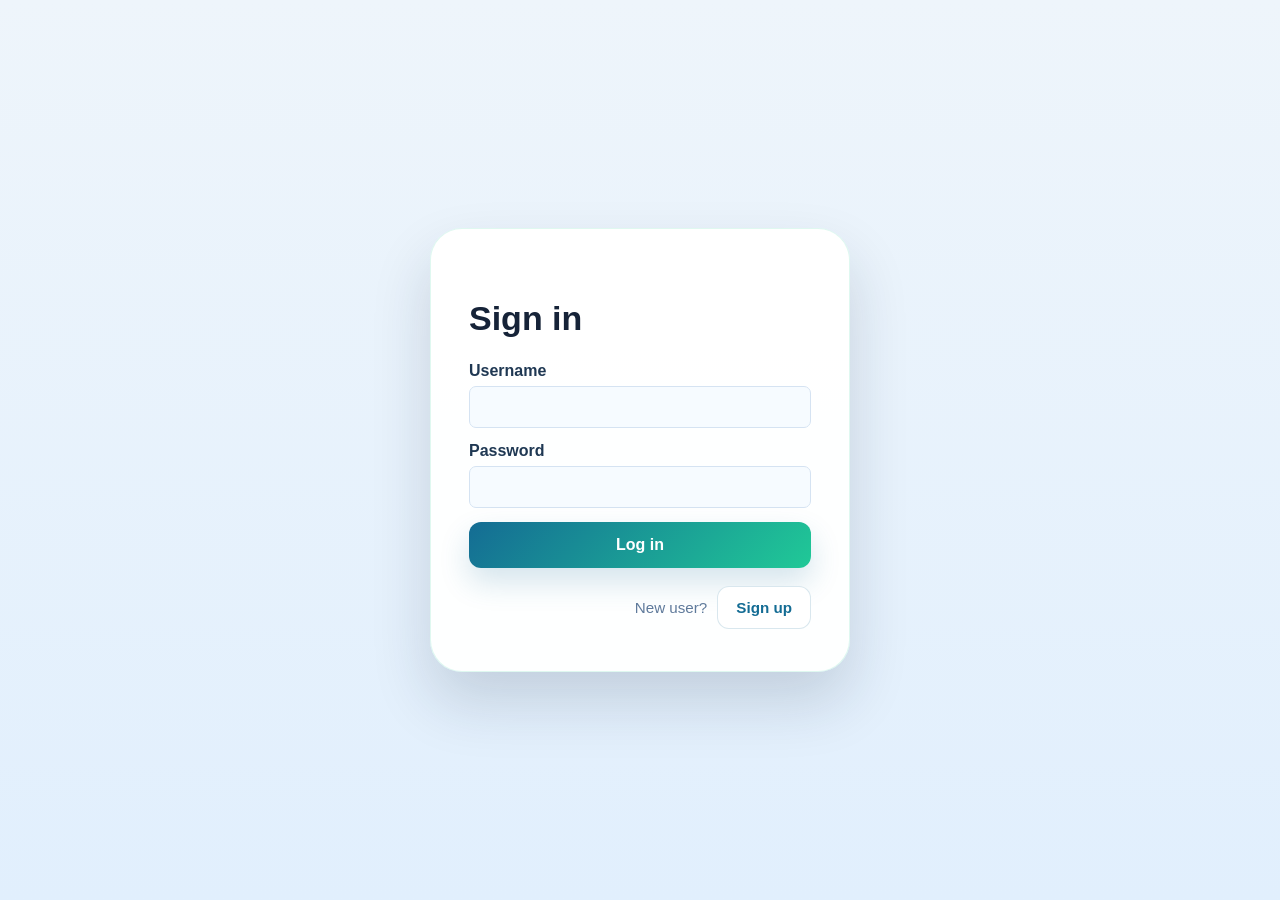
==== index.html @ 32df638f "Attendance error fixed" ====
<!doctype html>
<html lang="en">
<head>
  <meta charset="utf-8"><meta name="viewport" content="width=device-width,initial-scale=1">
  <title>AttendQR</title><link rel="stylesheet" href="assets/css/base.css">
</head>
<body>
  <main id="app" class="shell"></main>
<script src="assets/js/device-uuid.js?v=2"></script>

<script src="assets/js/config.js?v=1"></script>

<script src="assets/js/api-client.js?v=2"></script>

<script src="assets/js/app.js?v=3"></script>
</body>
</html>
---- assets/css/base.css ----
@import url("layout.css");
@import url("auth.css");

:root {
  --bg: #f4f7fb;
  --surface: #ffffff;
  --surface-soft: #f7fbff;
  --surface-strong: #eef4f9;
  --border: #cbd6e2;
  --border-strong: #e6ecf2;
  --text: #162338;
  --muted: #475761;
  --accent: #20c997;
  --accent-strong: #146c94;
  --shadow: 0 8px 24px rgba(24, 49, 83, .08);
  --radius: 14px;
  font-family: Inter, Arial, sans-serif;
  color: var(--text);
  background: var(--bg);
}

* {
  box-sizing: border-box;
}

html {
  font-size: 16px;
  scroll-behavior: smooth;
}

body {
  margin: 0;
  min-height: 100vh;
  background: linear-gradient(180deg, var(--bg) 0%, #eef4fb 100%);
}

img, svg {
  max-width: 100%;
  display: block;
}

button, input, select, textarea {
  font: inherit;
}

button {
  transition: background .2s ease, color .2s ease, transform .2s ease;
}

button:hover {
  transform: translateY(-1px);
}

button:focus-visible,
input:focus-visible,
select:focus-visible,
textarea:focus-visible {
  outline: 3px solid rgba(32, 201, 151, .25);
  outline-offset: 3px;
}

a {
  color: inherit;
  text-decoration: none;
}

a:hover {
  text-decoration: underline;
}

.shell {
  min-height: 100vh;
  display: flex;
}

aside {
  width: 245px;
  background: #10243d;
  color: #fff;
  padding: 32px 20px;
  flex-shrink: 0;
}

.brand {
  font-size: 25px;
  font-weight: 800;
  letter-spacing: .4px;
}

.brand span,
.eyebrow {
  color: var(--accent);
}

aside p {
  margin: 36px 0 3px;
  font-weight: 700;
}

aside small {
  color: #b5c3d3;
}

nav {
  display: grid;
  gap: 8px;
  margin-top: 28px;
}

button {
  border: 0;
  border-radius: 12px;
  padding: 12px 18px;
  background: linear-gradient(135deg, #146c94, #20c997);
  color: #fff;
  font-weight: 700;
  cursor: pointer;
  box-shadow: 0 14px 30px rgba(20, 108, 148, .18);
}

button:hover {
  background: linear-gradient(135deg, #1698b4, #22d2a0);
}

nav button {
  text-align: left;
  background: transparent;
  color: #dce8f3;
}

nav button:hover {
  background: #1e3a59;
}

.secondary {
  background: #fff;
  color: #146c94;
  border: 1px solid rgba(20, 108, 148, .16);
  box-shadow: inset 0 0 0 1px rgba(255, 255, 255, .5);
}

.workspace {
  width: 100%;
  padding: 48px;
  max-width: 1200px;
}

header {
  margin-bottom: 25px;
}

header h1 {
  margin: 6px 0;
  font-size: 30px;
}

.eyebrow {
  font-size: 12px;
  letter-spacing: 1.1px;
  font-weight: 800;
  text-transform: uppercase;
}

.card,
.panel {
  background: linear-gradient(180deg, #ffffff 0%, #f7fbff 100%);
  border-radius: var(--radius);
  padding: 26px;
  box-shadow: var(--shadow);
  border: 1px solid rgba(203, 214, 226, .9);
}

.auth {
  margin: 7vh auto;
  max-width: 950px;
  display: grid;
  grid-template-columns: 1fr 1fr;
  gap: 55px;
  align-items: center;
}

.auth h1 {
  font-size: 42px;
}

.panel h2 {
  margin-top: 0;
}

form {
  display: grid;
  gap: 14px;
}

label {
  display: grid;
  gap: 6px;
  font-weight: 700;
  color: #29425b;
}

input,
select,
textarea {
  padding: 11px;
  border: 1px solid var(--border);
  border-radius: 7px;
  font: inherit;
}

input:focus,
select:focus,
textarea:focus {
  border-color: var(--accent);
  box-shadow: 0 0 0 4px rgba(32, 201, 151, .12);
}

hr {
  border: 0;
  border-top: 1px solid var(--border-strong);
  margin: 25px 0;
}

.notice {
  padding: 12px;
  border-radius: 8px;
  background: #d7f5e9;
  color: #12633f;
}

.notice.error {
  background: #fde2e2;
  color: #9a2525;
}

table {
  width: 100%;
  border-collapse: collapse;
  background: var(--surface);
  border-radius: 12px;
  overflow: hidden;
  box-shadow: var(--shadow);
}

th,
td {
  text-align: left;
  padding: 14px;
  border-bottom: 1px solid #e8edf2;
}

th {
  background: #eaf1f8;
}

td small {
  display: block;
  color: #738397;
  margin-top: 4px;
}

.token {
  margin-top: 22px;
  background: #10243d;
  color: white;
  padding: 25px;
  border-radius: 12px;
  text-align: center;
}

.token strong {
  display: block;
  font-size: 22px;
  word-break: break-all;
  margin: 12px 0;
}

.tooltip {
  position: relative;
}

.tooltip:hover::after {
  content: attr(data-tip);
  position: absolute;
  top: -32px;
  left: 0;
  background: #10243d;
  color: #fff;
  padding: 8px 10px;
  border-radius: 10px;
  white-space: nowrap;
  z-index: 1;
}

table th:last-child,
table td:last-child {
  text-align: right;
}

@media(max-width: 760px) {
  .shell {
    display: block;
  }

  aside {
    width: auto;
    padding: 18px;
  }

  .workspace {
    padding: 24px;
  }

  .auth {
    margin: 0;
    padding: 24px;
    grid-template-columns: 1fr;
  }

  .auth h1 {
    font-size: 34px;
  }

  nav {
    grid-template-columns: repeat(2, 1fr);
  }

  table {
    font-size: 13px;
  }
}
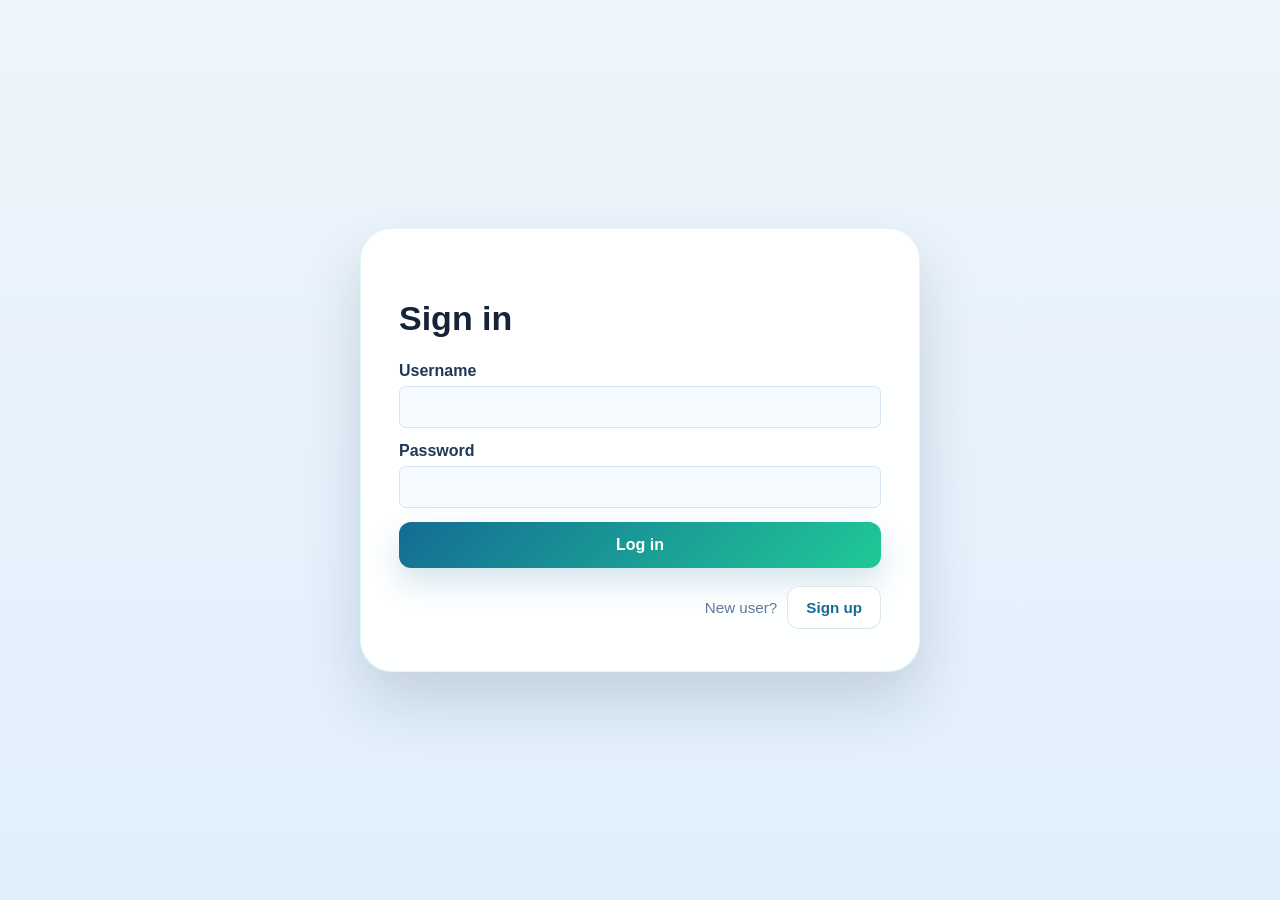
==== commit 09d2821e: "Support Multisub teaching" ====
--- a/index.html
+++ b/index.html
@@ -12,6 +12,6 @@
 
 <script src="assets/js/api-client.js?v=2"></script>
 
-<script src="assets/js/app.js?v=3"></script>
+<script src="assets/js/app.js?v=4"></script>
 </body>
 </html>
--- a/assets/css/base.css
+++ b/assets/css/base.css
@@ -1,5 +1,9 @@
+﻿@import url("components.css");
 @import url("layout.css");
 @import url("auth.css");
+@import url("admin.css");
+@import url("student.css");
+@import url("teacher.css");
 
 :root {
   --bg: #f4f7fb;
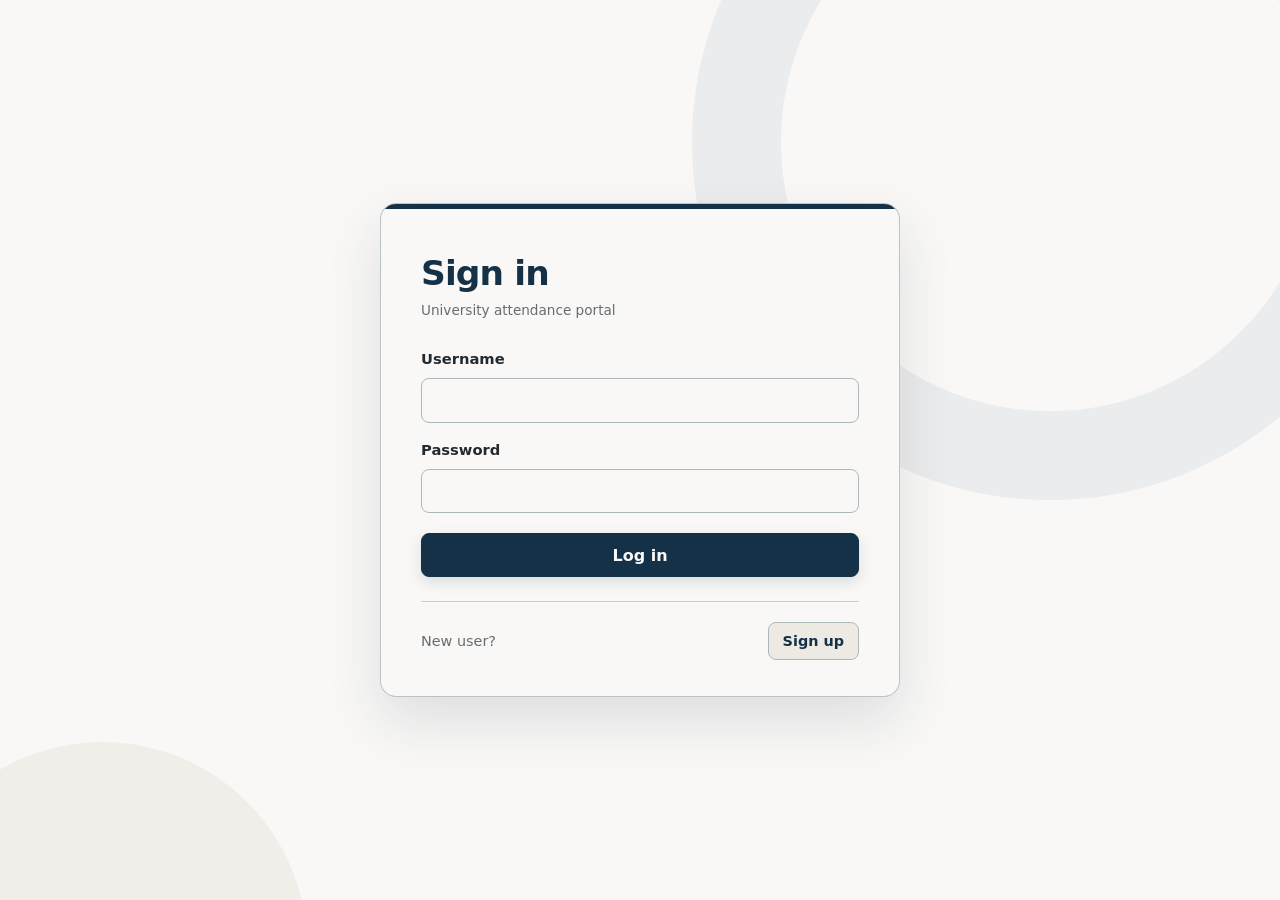
==== commit e3c6ec74: "semester update" ====
--- a/index.html
+++ b/index.html
@@ -2,16 +2,20 @@
 <html lang="en">
 <head>
   <meta charset="utf-8"><meta name="viewport" content="width=device-width,initial-scale=1">
-  <title>AttendQR</title><link rel="stylesheet" href="assets/css/base.css">
+  <title>EasyAttend</title><link rel="stylesheet" href="assets/css/base.css?v=10">
 </head>
 <body>
   <main id="app" class="shell"></main>
 <script src="assets/js/device-uuid.js?v=2"></script>
 
-<script src="assets/js/config.js?v=1"></script>
+<script src="assets/js/config.js?v=3"></script>
 
 <script src="assets/js/api-client.js?v=2"></script>
 
-<script src="assets/js/app.js?v=4"></script>
+<script src="assets/js/geolocation.js?v=2"></script>
+
+<script src="assets/js/vendor-jsqr.js?v=1"></script>
+
+<script src="assets/js/app.js?v=19"></script>
 </body>
 </html>
--- a/assets/css/base.css
+++ b/assets/css/base.css
@@ -1,4 +1,4 @@
-﻿@import url("components.css");
+@import url("components.css");
 @import url("layout.css");
 @import url("auth.css");
 @import url("admin.css");
@@ -6,19 +6,29 @@
 @import url("teacher.css");
 
 :root {
-  --bg: #f4f7fb;
-  --surface: #ffffff;
-  --surface-soft: #f7fbff;
-  --surface-strong: #eef4f9;
-  --border: #cbd6e2;
-  --border-strong: #e6ecf2;
-  --text: #162338;
-  --muted: #475761;
-  --accent: #20c997;
-  --accent-strong: #146c94;
-  --shadow: 0 8px 24px rgba(24, 49, 83, .08);
-  --radius: 14px;
-  font-family: Inter, Arial, sans-serif;
+  --ivory: #f9f8f7;
+  --almond: #edeae4;
+  --mist: #adb8bb;
+  --navy: #153147;
+  --noir: #232a2f;
+  --brand-accent: #e8b51c;
+
+  /* Existing aliases are retained so every current view keeps working. */
+  --bg: var(--ivory);
+  --surface: var(--ivory);
+  --surface-soft: var(--almond);
+  --surface-strong: var(--almond);
+  --border: var(--mist);
+  --border-strong: rgba(173, 184, 187, .62);
+  --text: var(--noir);
+  --muted: rgba(35, 42, 47, .68);
+  --accent: var(--navy);
+  --accent-strong: var(--noir);
+  --shadow: 0 8px 24px rgba(35, 42, 47, .07);
+  --shadow-hover: 0 12px 28px rgba(35, 42, 47, .10);
+  --radius: 12px;
+  --transition: all .2s ease;
+  font-family: Inter, ui-sans-serif, system-ui, -apple-system, BlinkMacSystemFont, "Segoe UI", sans-serif;
   color: var(--text);
   background: var(--bg);
 }
@@ -35,248 +45,428 @@
 body {
   margin: 0;
   min-height: 100vh;
-  background: linear-gradient(180deg, var(--bg) 0%, #eef4fb 100%);
-}
-
-img, svg {
+  background: var(--bg);
+  color: var(--text);
+  line-height: 1.55;
+  -webkit-font-smoothing: antialiased;
+}
+
+::selection {
+  background: var(--navy);
+  color: var(--ivory);
+}
+
+img,
+svg {
+  display: block;
   max-width: 100%;
-  display: block;
-}
-
-button, input, select, textarea {
+}
+
+button,
+input,
+select,
+textarea {
   font: inherit;
 }
 
-button {
-  transition: background .2s ease, color .2s ease, transform .2s ease;
-}
-
-button:hover {
-  transform: translateY(-1px);
-}
-
-button:focus-visible,
-input:focus-visible,
-select:focus-visible,
-textarea:focus-visible {
-  outline: 3px solid rgba(32, 201, 151, .25);
-  outline-offset: 3px;
-}
-
 a {
-  color: inherit;
-  text-decoration: none;
+  color: var(--navy);
+  text-decoration-color: rgba(21, 49, 71, .38);
+  text-underline-offset: 3px;
+  transition: var(--transition);
 }
 
 a:hover {
-  text-decoration: underline;
+  color: var(--noir);
+  text-decoration-color: currentColor;
 }
 
 .shell {
   min-height: 100vh;
   display: flex;
+  background: var(--bg);
 }
 
 aside {
-  width: 245px;
-  background: #10243d;
-  color: #fff;
-  padding: 32px 20px;
+  position: sticky;
+  top: 0;
+  width: 264px;
+  height: 100vh;
+  padding: 34px 24px 28px;
   flex-shrink: 0;
+  overflow-y: auto;
+  background: var(--navy);
+  color: var(--ivory);
+  box-shadow: 5px 0 22px rgba(35, 42, 47, .08);
 }
 
 .brand {
-  font-size: 25px;
+  padding-bottom: 22px;
+  border-bottom: 1px solid rgba(249, 248, 247, .18);
+  color: var(--ivory);
+  font-size: 1.35rem;
   font-weight: 800;
-  letter-spacing: .4px;
-}
-
-.brand span,
+  letter-spacing: .08em;
+  line-height: 1;
+}
+
+.brand span {
+  color: var(--brand-accent);
+}
+
 .eyebrow {
-  color: var(--accent);
+  color: var(--navy);
 }
 
 aside p {
-  margin: 36px 0 3px;
+  margin: 28px 12px 2px;
+  color: var(--ivory);
   font-weight: 700;
+  overflow-wrap: anywhere;
 }
 
 aside small {
-  color: #b5c3d3;
+  display: block;
+  margin-inline: 12px;
+  color: rgba(249, 248, 247, .67);
+  text-transform: capitalize;
 }
 
 nav {
   display: grid;
-  gap: 8px;
+  gap: 6px;
   margin-top: 28px;
 }
 
-button {
-  border: 0;
-  border-radius: 12px;
-  padding: 12px 18px;
-  background: linear-gradient(135deg, #146c94, #20c997);
-  color: #fff;
-  font-weight: 700;
-  cursor: pointer;
-  box-shadow: 0 14px 30px rgba(20, 108, 148, .18);
-}
-
-button:hover {
-  background: linear-gradient(135deg, #1698b4, #22d2a0);
-}
-
-nav button {
+nav button,
+nav a {
+  display: flex;
+  align-items: center;
+  width: 100%;
+  min-height: 44px;
+  padding: 10px 13px;
+  border: 1px solid transparent;
+  border-radius: 8px;
+  background: transparent;
+  box-shadow: none;
+  color: rgba(249, 248, 247, .82);
+  font-size: .94rem;
+  font-weight: 600;
   text-align: left;
-  background: transparent;
-  color: #dce8f3;
-}
-
-nav button:hover {
-  background: #1e3a59;
-}
-
-.secondary {
-  background: #fff;
-  color: #146c94;
-  border: 1px solid rgba(20, 108, 148, .16);
-  box-shadow: inset 0 0 0 1px rgba(255, 255, 255, .5);
+  text-decoration: none;
+  transition: var(--transition);
+}
+
+nav button:hover,
+nav a:hover,
+nav button:focus-visible,
+nav a:focus-visible,
+nav [aria-current="page"] {
+  background: rgba(249, 248, 247, .10);
+  border-color: rgba(249, 248, 247, .14);
+  color: var(--ivory);
+  text-decoration: none;
+  transform: translateX(2px);
+}
+
+nav button:last-child {
+  margin-top: 14px;
+  border-top-color: rgba(249, 248, 247, .14);
+}
+
+body[data-teacher-page="create"] nav a[href="create-session.html"],
+body[data-teacher-page="live"] nav a[href="live-attendance.html"],
+body[data-teacher-page="manual"] nav a[href="manual-attendance.html"],
+body[data-teacher-page="qr-display"] nav a[href="create-session.html"],
+body[data-teacher-page="reports"] nav a[href="reports.html"],
+#student-scan-app nav a[href="scan-qr.html"] {
+  background: rgba(249, 248, 247, .12);
+  border-color: rgba(249, 248, 247, .16);
+  color: var(--ivory);
 }
 
 .workspace {
   width: 100%;
-  padding: 48px;
-  max-width: 1200px;
+  max-width: 1340px;
+  padding: clamp(30px, 5vw, 58px);
+  animation: page-enter .32s ease both;
 }
 
 header {
-  margin-bottom: 25px;
+  margin-bottom: 28px;
+  padding-bottom: 18px;
+  border-bottom: 1px solid var(--border-strong);
 }
 
 header h1 {
-  margin: 6px 0;
-  font-size: 30px;
+  margin: 5px 0 0;
+  color: var(--navy);
+  font-size: clamp(1.75rem, 3vw, 2.15rem);
+  font-weight: 750;
+  letter-spacing: -.025em;
+  line-height: 1.2;
+}
+
+h2,
+h3 {
+  color: var(--navy);
+  line-height: 1.3;
+}
+
+p {
+  margin-top: 0;
 }
 
 .eyebrow {
-  font-size: 12px;
-  letter-spacing: 1.1px;
+  font-size: .72rem;
   font-weight: 800;
+  letter-spacing: .14em;
   text-transform: uppercase;
 }
 
 .card,
 .panel {
-  background: linear-gradient(180deg, #ffffff 0%, #f7fbff 100%);
+  padding: clamp(20px, 3vw, 28px);
+  border: 1px solid rgba(173, 184, 187, .78);
   border-radius: var(--radius);
-  padding: 26px;
+  background: var(--surface);
   box-shadow: var(--shadow);
-  border: 1px solid rgba(203, 214, 226, .9);
-}
-
-.auth {
-  margin: 7vh auto;
-  max-width: 950px;
-  display: grid;
-  grid-template-columns: 1fr 1fr;
-  gap: 55px;
-  align-items: center;
-}
-
-.auth h1 {
-  font-size: 42px;
-}
-
-.panel h2 {
+  transition: var(--transition);
+}
+
+.card:hover,
+.panel:hover {
+  border-color: var(--mist);
+  box-shadow: var(--shadow-hover);
+  transform: translateY(-2px);
+}
+
+.card h2:first-child,
+.panel h2:first-child {
   margin-top: 0;
+}
+
+.card + .card,
+.card + table,
+.card + .table-responsive,
+#report-result,
+#live-result {
+  margin-top: 24px;
 }
 
 form {
   display: grid;
-  gap: 14px;
+  gap: 16px;
 }
 
 label {
   display: grid;
-  gap: 6px;
+  gap: 7px;
+  color: var(--noir);
+  font-size: .92rem;
   font-weight: 700;
-  color: #29425b;
 }
 
 input,
 select,
 textarea {
-  padding: 11px;
-  border: 1px solid var(--border);
-  border-radius: 7px;
-  font: inherit;
+  width: 100%;
+  min-height: 44px;
+  padding: 10px 12px;
+  border: 1px solid var(--mist);
+  border-radius: 8px;
+  outline: none;
+  background: var(--ivory);
+  color: var(--noir);
+  transition: var(--transition);
+}
+
+input::placeholder,
+textarea::placeholder {
+  color: var(--mist);
+  opacity: 1;
+}
+
+input:hover,
+select:hover,
+textarea:hover {
+  border-color: var(--navy);
 }
 
 input:focus,
 select:focus,
 textarea:focus {
-  border-color: var(--accent);
-  box-shadow: 0 0 0 4px rgba(32, 201, 151, .12);
+  border-color: var(--navy);
+  box-shadow: 0 0 0 3px rgba(21, 49, 71, .10);
+}
+
+input[readonly],
+input:disabled,
+select:disabled,
+textarea:disabled {
+  background: var(--almond);
+  color: var(--muted);
+  cursor: not-allowed;
+}
+
+button,
+.button-link {
+  display: inline-flex;
+  align-items: center;
+  justify-content: center;
+  min-height: 44px;
+  padding: 11px 18px;
+  border: 1px solid var(--navy);
+  border-radius: 8px;
+  background: var(--navy);
+  box-shadow: 0 5px 14px rgba(21, 49, 71, .14);
+  color: var(--ivory);
+  font-weight: 700;
+  line-height: 1.2;
+  text-decoration: none;
+  cursor: pointer;
+  transition: var(--transition);
+}
+
+button:hover,
+.button-link:hover {
+  border-color: var(--noir);
+  background: var(--noir);
+  box-shadow: 0 7px 16px rgba(35, 42, 47, .16);
+  color: var(--ivory);
+  text-decoration: none;
+  transform: translateY(-1px);
+}
+
+button:active,
+.button-link:active {
+  transform: translateY(0);
+}
+
+button:focus-visible,
+.button-link:focus-visible,
+a:focus-visible {
+  outline: 3px solid rgba(173, 184, 187, .58);
+  outline-offset: 3px;
+}
+
+button:disabled {
+  border-color: var(--mist);
+  background: var(--mist);
+  box-shadow: none;
+  color: var(--ivory);
+  cursor: not-allowed;
+  opacity: .78;
+  transform: none;
+}
+
+.secondary {
+  border-color: var(--mist);
+  background: var(--almond);
+  box-shadow: none;
+  color: var(--navy);
+}
+
+.secondary:hover {
+  border-color: var(--mist);
+  background: var(--mist);
+  color: var(--navy);
 }
 
 hr {
+  margin: 26px 0;
   border: 0;
   border-top: 1px solid var(--border-strong);
-  margin: 25px 0;
 }
 
 .notice {
-  padding: 12px;
+  margin: 0 0 18px;
+  padding: 12px 14px;
+  border: 1px solid rgba(173, 184, 187, .82);
+  border-left: 3px solid var(--navy);
   border-radius: 8px;
-  background: #d7f5e9;
-  color: #12633f;
+  background: var(--almond);
+  color: var(--navy);
+  animation: feedback-enter .24s ease both;
 }
 
 .notice.error {
-  background: #fde2e2;
-  color: #9a2525;
+  border-color: var(--mist);
+  border-left-color: var(--noir);
+  background: rgba(173, 184, 187, .24);
+  color: var(--noir);
 }
 
 table {
   width: 100%;
-  border-collapse: collapse;
+  border: 1px solid var(--border-strong);
+  border-collapse: separate;
+  border-spacing: 0;
+  border-radius: 10px;
+  overflow: hidden;
   background: var(--surface);
-  border-radius: 12px;
-  overflow: hidden;
-  box-shadow: var(--shadow);
+  box-shadow: 0 5px 18px rgba(35, 42, 47, .05);
 }
 
 th,
 td {
+  padding: 14px 16px;
+  border-bottom: 1px solid var(--border-strong);
+  color: var(--noir);
   text-align: left;
-  padding: 14px;
-  border-bottom: 1px solid #e8edf2;
+  vertical-align: middle;
 }
 
 th {
-  background: #eaf1f8;
+  background: var(--almond);
+  color: var(--navy);
+  font-size: .76rem;
+  font-weight: 800;
+  letter-spacing: .055em;
+  text-transform: uppercase;
+}
+
+tbody tr {
+  transition: var(--transition);
+}
+
+tbody tr:hover {
+  background: rgba(237, 234, 228, .62);
+}
+
+tbody tr:last-child td {
+  border-bottom: 0;
 }
 
 td small {
   display: block;
-  color: #738397;
-  margin-top: 4px;
+  margin-top: 3px;
+  color: var(--muted);
 }
 
 .token {
-  margin-top: 22px;
-  background: #10243d;
-  color: white;
-  padding: 25px;
-  border-radius: 12px;
+  margin-top: 24px;
+  padding: 28px;
+  border-radius: var(--radius);
+  background: var(--navy);
+  color: var(--ivory);
   text-align: center;
+  animation: feedback-enter .28s ease both;
 }
 
 .token strong {
   display: block;
-  font-size: 22px;
-  word-break: break-all;
-  margin: 12px 0;
+  margin: 14px 0;
+  font-size: 1.35rem;
+  letter-spacing: .04em;
+  overflow-wrap: anywhere;
+}
+
+.token img {
+  margin: 18px auto;
+  border: 8px solid var(--ivory);
+  border-radius: 10px;
+  background: var(--ivory);
 }
 
 .tooltip {
@@ -286,14 +476,16 @@
 .tooltip:hover::after {
   content: attr(data-tip);
   position: absolute;
-  top: -32px;
+  top: -38px;
   left: 0;
-  background: #10243d;
-  color: #fff;
-  padding: 8px 10px;
-  border-radius: 10px;
+  z-index: 10;
+  padding: 7px 10px;
+  border-radius: 7px;
+  background: var(--noir);
+  color: var(--ivory);
+  font-size: .8rem;
   white-space: nowrap;
-  z-index: 1;
+  animation: feedback-enter .2s ease both;
 }
 
 table th:last-child,
@@ -301,35 +493,97 @@
   text-align: right;
 }
 
-@media(max-width: 760px) {
+@keyframes page-enter {
+  from { opacity: 0; transform: translateY(4px); }
+  to { opacity: 1; transform: translateY(0); }
+}
+
+@keyframes feedback-enter {
+  from { opacity: 0; transform: translateY(3px) scale(.995); }
+  to { opacity: 1; transform: translateY(0) scale(1); }
+}
+
+@media (max-width: 760px) {
   .shell {
     display: block;
   }
 
   aside {
+    position: static;
     width: auto;
-    padding: 18px;
+    height: auto;
+    padding: 20px;
+    box-shadow: 0 4px 18px rgba(35, 42, 47, .08);
+  }
+
+  .brand {
+    padding-bottom: 16px;
+  }
+
+  aside p {
+    margin-top: 18px;
+  }
+
+  nav {
+    grid-template-columns: repeat(2, minmax(0, 1fr));
+    margin-top: 18px;
+  }
+
+  nav button,
+  nav a {
+    min-width: 0;
+  }
+
+  nav button:hover,
+  nav a:hover {
+    transform: none;
+  }
+
+  nav button:last-child {
+    margin-top: 0;
   }
 
   .workspace {
-    padding: 24px;
-  }
-
-  .auth {
-    margin: 0;
-    padding: 24px;
+    padding: 26px 20px 38px;
+  }
+
+  header {
+    margin-bottom: 22px;
+  }
+
+  .card,
+  .panel {
+    padding: 20px;
+  }
+
+  table {
+    font-size: .84rem;
+  }
+
+  th,
+  td {
+    padding: 12px;
+  }
+}
+
+@media (max-width: 460px) {
+  nav {
     grid-template-columns: 1fr;
   }
 
-  .auth h1 {
-    font-size: 34px;
-  }
-
-  nav {
-    grid-template-columns: repeat(2, 1fr);
-  }
-
-  table {
-    font-size: 13px;
-  }
-}
+  button,
+  .button-link {
+    width: 100%;
+  }
+}
+
+@media (prefers-reduced-motion: reduce) {
+  *,
+  *::before,
+  *::after {
+    scroll-behavior: auto !important;
+    transition-duration: .01ms !important;
+    animation-duration: .01ms !important;
+    animation-iteration-count: 1 !important;
+  }
+}
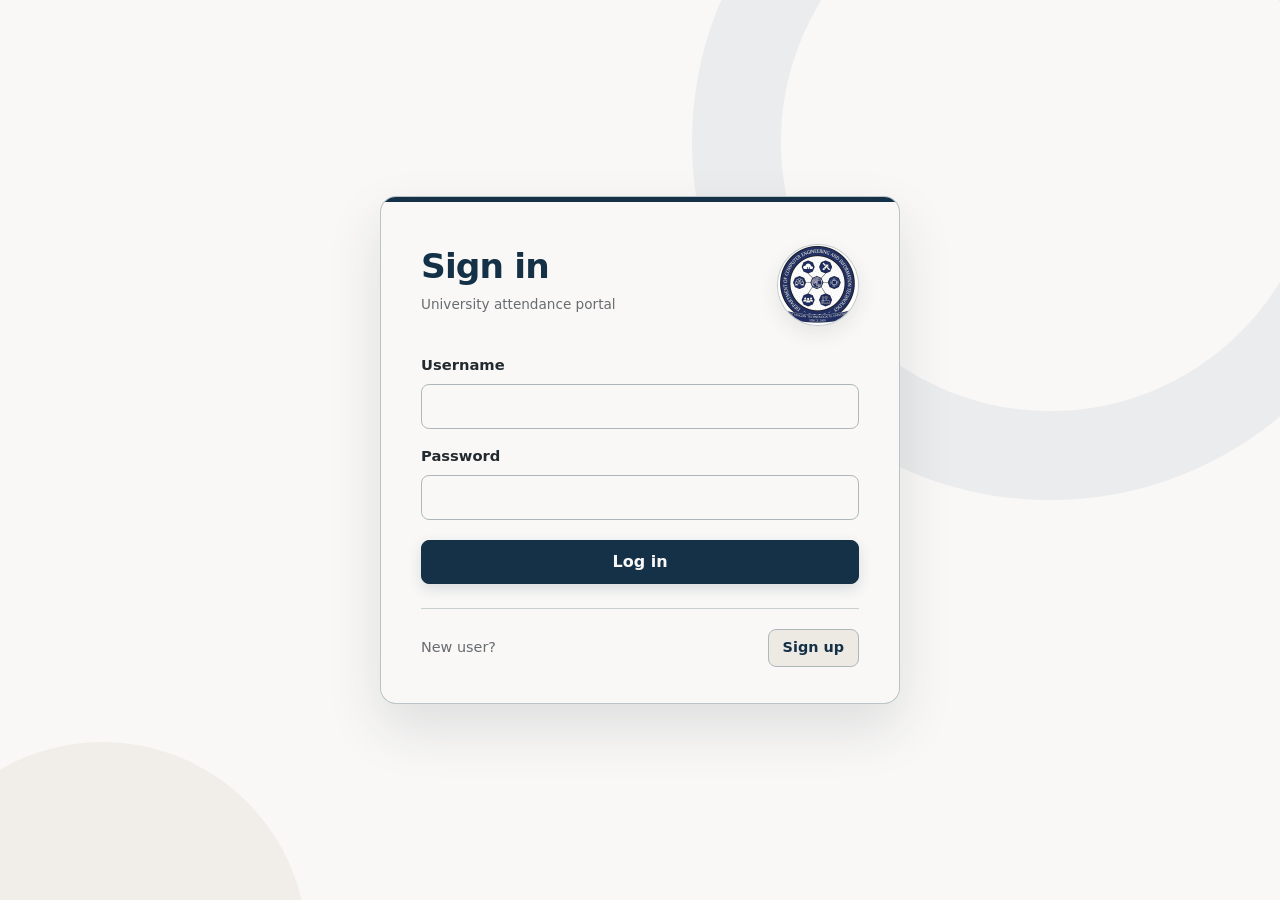
==== commit e6c3719c: "design changes 2" ====
--- a/index.html
+++ b/index.html
@@ -2,7 +2,7 @@
 <html lang="en">
 <head>
   <meta charset="utf-8"><meta name="viewport" content="width=device-width,initial-scale=1">
-  <title>EasyAttend</title><link rel="stylesheet" href="assets/css/base.css?v=10">
+  <title>EasyAttend</title><link rel="stylesheet" href="assets/css/base.css?v=16">
 </head>
 <body>
   <main id="app" class="shell"></main>
@@ -16,6 +16,6 @@
 
 <script src="assets/js/vendor-jsqr.js?v=1"></script>
 
-<script src="assets/js/app.js?v=19"></script>
+<script src="assets/js/app.js?v=29"></script>
 </body>
 </html>
--- a/assets/css/base.css
+++ b/assets/css/base.css
@@ -4,6 +4,7 @@
 @import url("admin.css");
 @import url("student.css");
 @import url("teacher.css");
+@import url("dashboard.css");
 
 :root {
   --ivory: #f9f8f7;
@@ -101,6 +102,10 @@
 }
 
 .brand {
+  display: flex;
+  align-items: center;
+  justify-content: space-between;
+  gap: 12px;
   padding-bottom: 22px;
   border-bottom: 1px solid rgba(249, 248, 247, .18);
   color: var(--ivory);
@@ -110,8 +115,22 @@
   line-height: 1;
 }
 
-.brand span {
+.brand-name {
+  color: var(--ivory);
+}
+
+.brand-name span {
   color: var(--brand-accent);
+}
+
+.brand-logo {
+  width: 38px;
+  height: 38px;
+  flex: 0 0 38px;
+  border: 2px solid rgba(249, 248, 247, .72);
+  border-radius: 50%;
+  background: var(--ivory);
+  object-fit: cover;
 }
 
 .eyebrow {
@@ -259,6 +278,65 @@
   gap: 16px;
 }
 
+fieldset {
+  min-width: 0;
+  margin: 0;
+  padding: 0;
+  border: 0;
+}
+
+legend {
+  margin-bottom: 7px;
+  color: var(--noir);
+  font-size: .92rem;
+  font-weight: 700;
+}
+
+.class-choice-list {
+  display: flex;
+  flex-wrap: wrap;
+  gap: 9px;
+}
+
+.class-choice {
+  display: inline-flex;
+  cursor: pointer;
+}
+
+.class-choice input {
+  position: absolute;
+  width: 1px;
+  height: 1px;
+  opacity: 0;
+  pointer-events: none;
+}
+
+.class-choice span {
+  display: inline-flex;
+  align-items: center;
+  justify-content: center;
+  min-width: 74px;
+  min-height: 42px;
+  padding: 9px 14px;
+  border: 1px solid var(--mist);
+  border-radius: 8px;
+  background: var(--ivory);
+  color: var(--noir);
+  transition: var(--transition);
+}
+
+.class-choice input:checked + span {
+  border-color: var(--navy);
+  background: var(--navy);
+  color: var(--ivory);
+  box-shadow: 0 5px 14px rgba(21, 49, 71, .14);
+}
+
+.class-choice input:focus-visible + span {
+  outline: 3px solid rgba(21, 49, 71, .18);
+  outline-offset: 2px;
+}
+
 label {
   display: grid;
   gap: 7px;
